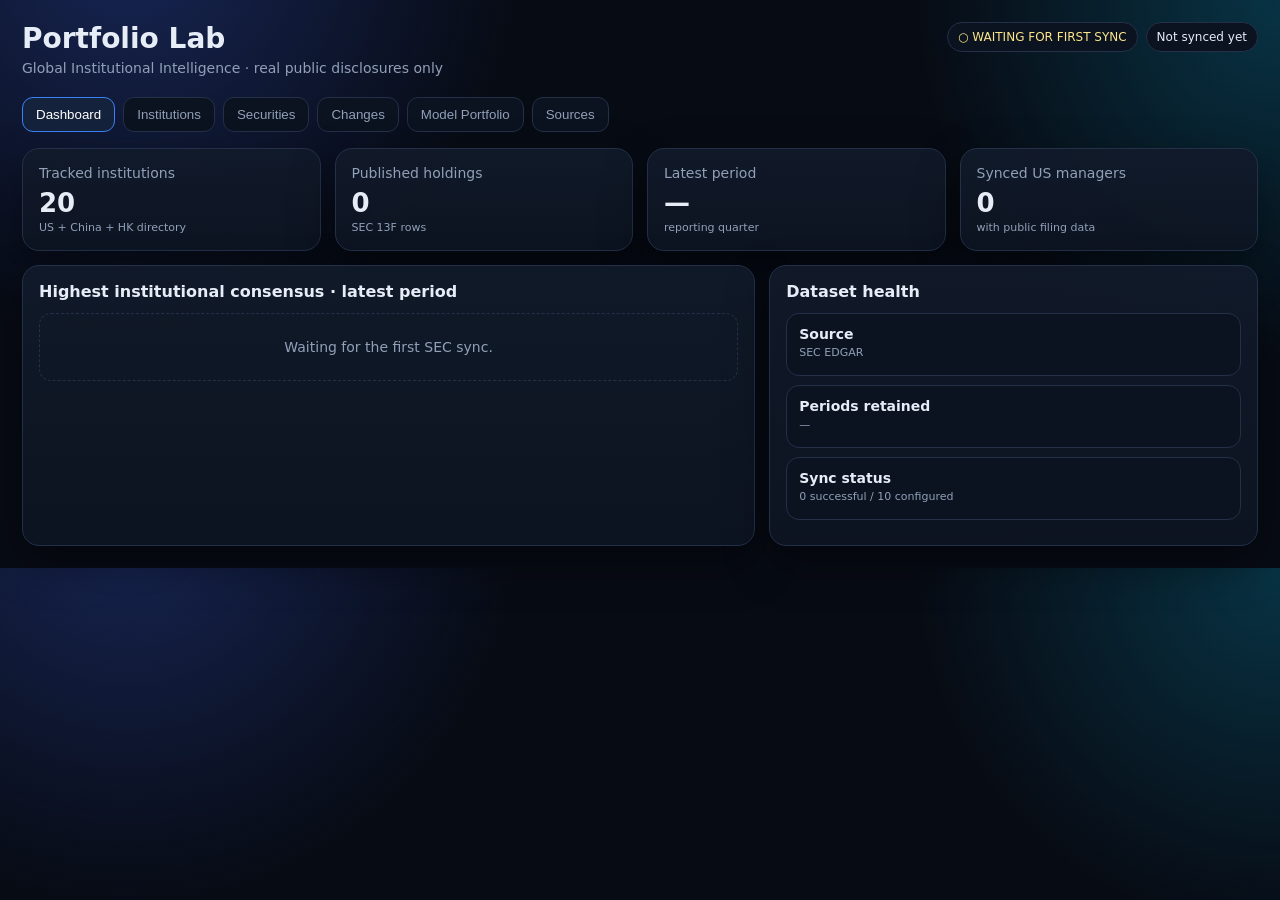
==== index.html @ 82d1b163 "feat: add live institutional dashboard" ====
<!doctype html>
<html lang="en">
<head>
<meta charset="utf-8"><meta name="viewport" content="width=device-width,initial-scale=1">
<title>Portfolio Lab · Institutional Intelligence</title>
<style>
:root{--bg:#070b14;--p:#101826;--p2:#0b1220;--line:#233047;--txt:#e6edf7;--mut:#91a0b8;--blue:#60a5fa;--cyan:#22d3ee;--green:#34d399;--amber:#fbbf24;--red:#fb7185}
*{box-sizing:border-box}body{margin:0;background:radial-gradient(circle at 10% -10%,#172554,transparent 30%),radial-gradient(circle at 100% 0,#083344,transparent 26%),var(--bg);color:var(--txt);font:14px Inter,system-ui,Segoe UI,Arial,sans-serif}
a{color:inherit}.app{max-width:1500px;margin:auto;padding:22px}.top{display:flex;justify-content:space-between;gap:20px;align-items:flex-start;margin-bottom:16px}.brand h1{margin:0;font-size:28px}.brand p{color:var(--mut);margin:5px 0}.status{display:flex;gap:8px;flex-wrap:wrap;justify-content:flex-end}.tag{padding:7px 10px;border:1px solid var(--line);background:var(--p2);border-radius:999px;font-size:12px}.live{color:#a7f3d0}.warn{color:#fde68a}.tabs{display:flex;gap:8px;flex-wrap:wrap;margin:12px 0 16px}.tabs button{border:1px solid var(--line);background:var(--p2);color:var(--mut);padding:9px 13px;border-radius:11px;cursor:pointer}.tabs button.active{color:white;border-color:#3b82f6;background:#14233b}.view{display:none}.view.active{display:block}.grid{display:grid;gap:14px}.kpis{grid-template-columns:repeat(4,1fr)}.two{grid-template-columns:1.2fr .8fr}.card{border:1px solid var(--line);background:linear-gradient(180deg,#111a2aee,#0d1422ee);border-radius:17px;padding:16px;box-shadow:0 18px 45px #0006}.kpi b{font-size:26px;display:block;margin-top:7px}.mut{color:var(--mut)}h3{margin:0 0 12px;font-size:16px}table{width:100%;border-collapse:collapse;font-size:13px}th,td{padding:10px 8px;border-bottom:1px solid #223047;text-align:left;vertical-align:top}th{color:var(--mut);font-weight:600;position:sticky;top:0;background:#101826}.right{text-align:right}.scroll{overflow:auto;max-height:620px}.pill{display:inline-block;padding:3px 7px;border-radius:999px;border:1px solid var(--line);font-size:10px}.US{color:#93c5fd}.CN{color:#fca5a5}.HK{color:#fde68a}.btn{border:1px solid var(--line);background:#152033;color:white;border-radius:10px;padding:8px 10px;text-decoration:none;display:inline-block;cursor:pointer}.btn:hover{border-color:#3b82f6}.row{display:flex;gap:8px;align-items:center;flex-wrap:wrap}.field{display:grid;gap:5px}.field label{color:var(--mut);font-size:11px}.field input,.field select{background:#0b1220;color:white;border:1px solid var(--line);border-radius:9px;padding:9px}.toolbar{display:flex;gap:9px;flex-wrap:wrap;margin-bottom:10px}.toolbar .field{min-width:150px}.bar{height:7px;border-radius:99px;background:#172033;overflow:hidden}.bar i{display:block;height:100%;background:linear-gradient(90deg,var(--blue),var(--cyan))}.manager{border:1px solid var(--line);background:#0b1220;border-radius:13px;padding:12px;margin-bottom:9px}.manager h4{margin:0}.manager p{margin:4px 0;color:var(--mut);font-size:11px}.note{padding:12px;border:1px solid #1e3a5f;background:#111c31;border-radius:12px;color:#bfdbfe;line-height:1.5}.empty{padding:25px;text-align:center;border:1px dashed var(--line);border-radius:12px;color:var(--mut)}.small{font-size:11px}.mono{font-family:ui-monospace,SFMono-Regular,Menlo,monospace}
@media(max-width:900px){.kpis,.two{grid-template-columns:1fr 1fr}.top{display:block}.status{justify-content:flex-start;margin-top:10px}}@media(max-width:650px){.app{padding:12px}.kpis,.two{grid-template-columns:1fr}.brand h1{font-size:23px}}
</style>
</head>
<body>
<div class="app">
  <div class="top">
    <div class="brand"><h1>Portfolio Lab</h1><p>Global Institutional Intelligence · real public disclosures only</p></div>
    <div class="status"><span class="tag" id="feedTag">Loading feed…</span><span class="tag" id="updateTag">—</span></div>
  </div>

  <div class="tabs" id="tabs">
    <button class="active" data-v="dashboard">Dashboard</button>
    <button data-v="institutions">Institutions</button>
    <button data-v="securities">Securities</button>
    <button data-v="changes">Changes</button>
    <button data-v="portfolio">Model Portfolio</button>
    <button data-v="sources">Sources</button>
  </div>

  <section id="dashboard" class="view active">
    <div class="grid kpis">
      <div class="card kpi"><span class="mut">Tracked institutions</span><b id="kManagers">0</b><span class="small mut">US + China + HK directory</span></div>
      <div class="card kpi"><span class="mut">Published holdings</span><b id="kHoldings">0</b><span class="small mut">SEC 13F rows</span></div>
      <div class="card kpi"><span class="mut">Latest period</span><b id="kQuarter">—</b><span class="small mut">reporting quarter</span></div>
      <div class="card kpi"><span class="mut">Synced US managers</span><b id="kSynced">0</b><span class="small mut">with public filing data</span></div>
    </div>
    <div class="grid two" style="margin-top:14px">
      <div class="card"><h3>Highest institutional consensus · latest period</h3><div id="consensus"></div></div>
      <div class="card"><h3>Dataset health</h3><div id="health"></div></div>
    </div>
  </section>

  <section id="institutions" class="view">
    <div class="toolbar"><div class="field"><label>Market</label><select id="mkt" onchange="renderManagers()"><option value="ALL">All</option><option>US</option><option>CN</option><option>HK</option></select></div></div>
    <div class="grid two"><div class="card"><h3>Institution directory</h3><div id="managers"></div></div><div class="card"><h3>Latest filing coverage</h3><div id="coverage"></div></div></div>
  </section>

  <section id="securities" class="view">
    <div class="card"><div class="toolbar"><div class="field"><label>Search issuer / CUSIP</label><input id="search" oninput="renderSecurities()" placeholder="Apple, 037833100…"></div><div class="field"><label>Period</label><select id="period" onchange="renderAll()"></select></div></div><div class="scroll" id="securityTable"></div></div>
  </section>

  <section id="changes" class="view">
    <div class="card"><h3>Quarter-over-quarter disclosed changes</h3><div class="note" style="margin-bottom:12px">Changes compare filed share counts for the same manager + CUSIP. A 13F describes a past quarter-end; this is not a live trading feed.</div><div class="scroll" id="changesTable"></div></div>
  </section>

  <section id="portfolio" class="view">
    <div class="grid two">
      <div class="card"><h3>Explainable model</h3><div class="toolbar"><div class="field"><label>Capital</label><input id="capital" type="number" value="10000" min="100"></div><div class="field"><label>Max positions</label><input id="maxPos" type="number" value="12" min="1" max="50"></div><div class="field"><label>Max position %</label><input id="maxWeight" type="number" value="12" min="1" max="100"></div></div><button class="btn" onclick="buildPortfolio()">Build from latest consensus</button><div class="note" style="margin-top:12px">This is a rules-based model for analysis, not a recommendation. It ranks disclosed institutional overlap and caps concentration.</div></div>
      <div class="card"><h3>Allocation</h3><div id="portfolioOut" class="empty">Build a model to see allocations.</div></div>
    </div>
  </section>

  <section id="sources" class="view">
    <div class="grid two"><div class="card"><h3>Data provenance</h3><div class="note"><b>United States:</b> SEC EDGAR submissions + filing archive, Form 13F information-table XML.<br><br><b>China / Hong Kong:</b> the directory contains real institutional source links, but automated holdings ingestion is intentionally not enabled until each collector is validated. No synthetic holdings are substituted.<br><br><b>Important:</b> 13F values are normalized from reported thousands of USD to USD. SEC 13F identifies securities by CUSIP, so CUSIP remains the authoritative key until a ticker-enrichment layer is added.</div></div><div class="card"><h3>Repository automation</h3><div id="automation"></div></div></div>
  </section>
</div>
<script>
let managers=[],data={meta:{},filings:[],holdings:[]}, periods=[];
const $=id=>document.getElementById(id), esc=s=>String(s??'').replace(/[&<>"']/g,m=>({'&':'&amp;','<':'&lt;','>':'&gt;','"':'&quot;',"'":'&#039;'}[m]));
const money=v=>new Intl.NumberFormat('en-US',{style:'currency',currency:'USD',notation:'compact',maximumFractionDigits:1}).format(v||0);
const pct=v=>(100*v).toFixed(1)+'%';
function q(){return $('period').value||periods.at(-1)||''}
function rows(period=q()){return data.holdings.filter(h=>h.quarter===period)}
function key(h){return h.cusip||h.ticker||h.issuer}
function display(h){return h.ticker||h.cusip||'—'}
function setView(v){document.querySelectorAll('.view').forEach(x=>x.classList.toggle('active',x.id===v));document.querySelectorAll('[data-v]').forEach(x=>x.classList.toggle('active',x.dataset.v===v))}
document.querySelectorAll('[data-v]').forEach(b=>b.onclick=()=>setView(b.dataset.v));

async function load(){
  try{
    const [m,d]=await Promise.all([fetch('managers.json?'+Date.now(),{cache:'no-store'}),fetch('data/latest.json?'+Date.now(),{cache:'no-store'})]);
    if(!m.ok||!d.ok) throw new Error('HTTP '+m.status+'/'+d.status);
    managers=(await m.json()).managers||[]; data=await d.json();
    periods=[...new Set(data.holdings.map(h=>h.quarter).filter(Boolean))].sort();
    $('period').innerHTML=periods.length?periods.map(x=>'<option>'+esc(x)+'</option>').join(''):'<option>—</option>';
    if(periods.length)$('period').value=periods.at(-1);
    $('feedTag').textContent=data.holdings.length?'● LIVE SEC DATA':'○ WAITING FOR FIRST SYNC';
    $('feedTag').className='tag '+(data.holdings.length?'live':'warn');
    $('updateTag').textContent=data.meta.generatedAt?'Updated '+new Date(data.meta.generatedAt).toLocaleString():'Not synced yet';
    renderAll();
  }catch(e){$('feedTag').textContent='Feed error: '+e.message;$('feedTag').className='tag warn'}
}
function renderAll(){renderDashboard();renderManagers();renderSecurities();renderChanges();renderSources()}
function latestManagerRows(mid,period=q()){return rows(period).filter(h=>h.managerId===mid)}
function agg(period=q()){
  const r=rows(period), usManagers=managers.filter(m=>m.market==='US'&&m.auto_sync);
  const map=new Map();
  for(const h of r){const k=key(h);if(!map.has(k))map.set(k,{id:k,issuer:h.issuer,cusip:h.cusip,ticker:h.ticker||'',holders:new Set(),value:0,rows:[]});const x=map.get(k);x.holders.add(h.managerId);x.value+=+h.value||0;x.rows.push(h)}
  return [...map.values()].map(x=>({...x,holderCount:x.holders.size,consensus:usManagers.length?x.holders.size/usManagers.length:0})).sort((a,b)=>b.holderCount-a.holderCount||b.value-a.value)
}
function renderDashboard(){
  $('kManagers').textContent=managers.length;$('kHoldings').textContent=(data.meta.holdingCount??data.holdings.length).toLocaleString();$('kQuarter').textContent=periods.at(-1)||'—';$('kSynced').textContent=data.meta.managerCount||0;
  const a=agg().slice(0,12);
  $('consensus').innerHTML=a.length?'<table><thead><tr><th>Security</th><th>Issuer</th><th>Managers</th><th>Consensus</th></tr></thead><tbody>'+a.map(x=>'<tr><td class="mono"><b>'+esc(x.ticker||x.cusip)+'</b></td><td>'+esc(x.issuer)+'</td><td>'+x.holderCount+'</td><td><div class="bar"><i style="width:'+Math.min(100,x.consensus*100)+'%"></i></div><span class="small">'+pct(x.consensus)+'</span></td></tr>').join('')+'</tbody></table>':'<div class="empty">Waiting for the first SEC sync.</div>';
  const errs=data.meta.errors||[];
  $('health').innerHTML='<div class="manager"><h4>Source</h4><p>'+esc(data.meta.source||'SEC EDGAR')+'</p></div><div class="manager"><h4>Periods retained</h4><p>'+esc((data.meta.periods||[]).join(' · ')||'—')+'</p></div><div class="manager"><h4>Sync status</h4><p>'+esc((data.meta.successfulManagers||0)+' successful / '+(data.meta.configuredManagers||10)+' configured')+'</p></div>'+(errs.length?'<div class="manager"><h4>Warnings</h4><p>'+errs.map(e=>esc(e.name+': '+e.error)).join('<br>')+'</p></div>':'');
}
function renderManagers(){
 const f=$('mkt')?.value||'ALL', ms=managers.filter(m=>f==='ALL'||m.market===f);
 $('managers').innerHTML=ms.map(m=>'<div class="manager"><div class="row" style="justify-content:space-between"><div><h4>'+esc(m.name)+'</h4><p><span class="pill '+m.market+'">'+m.market+'</span> '+esc(m.source||'')+(m.cik?' · CIK '+esc(m.cik):'')+'</p></div><a class="btn" target="_blank" rel="noopener" href="'+esc(m.official_url)+'">Official</a></div>'+(m.disclosure_url?'<p><a target="_blank" rel="noopener" href="'+esc(m.disclosure_url)+'">Disclosure source ↗</a></p>':'')+'</div>').join('')||'<div class="empty">No institutions.</div>';
 const us=managers.filter(m=>m.market==='US'&&m.auto_sync);
 $('coverage').innerHTML=us.map(m=>{const rr=latestManagerRows(m.id);const total=rr.reduce((s,h)=>s+(+h.value||0),0);return '<div class="manager"><h4>'+esc(m.name)+'</h4><p>'+rr.length+' holdings · '+money(total)+' disclosed value · '+esc(q())+'</p></div>'}).join('');
}
function renderSecurities(){
 const term=($('search')?.value||'').toLowerCase();let a=agg().filter(x=>!term||x.issuer.toLowerCase().includes(term)||(x.cusip||'').toLowerCase().includes(term)||(x.ticker||'').toLowerCase().includes(term));
 $('securityTable').innerHTML=a.length?'<table><thead><tr><th>Identifier</th><th>Issuer</th><th>Institutions</th><th>Combined disclosed value</th><th>Managers</th></tr></thead><tbody>'+a.map(x=>'<tr><td class="mono"><b>'+esc(x.ticker||x.cusip)+'</b></td><td>'+esc(x.issuer)+'</td><td>'+x.holderCount+'</td><td>'+money(x.value)+'</td><td class="small">'+[...x.holders].map(id=>esc(managers.find(m=>m.id===id)?.name||id)).join('<br>')+'</td></tr>').join('')+'</tbody></table>':'<div class="empty">No securities for this filter.</div>';
}
function prevPeriod(){const i=periods.indexOf(q());return i>0?periods[i-1]:null}
function renderChanges(){
 const p=prevPeriod();if(!p){$('changesTable').innerHTML='<div class="empty">At least two periods are needed.</div>';return}
 const prev=new Map(data.holdings.filter(h=>h.quarter===p).map(h=>[h.managerId+'|'+key(h),h]));
 const cur=new Map(rows().map(h=>[h.managerId+'|'+key(h),h]));const ks=new Set([...prev.keys(),...cur.keys()]),out=[];
 for(const k of ks){const a=prev.get(k),b=cur.get(k),m=b||a;if(!a&&b)out.push({...m,type:'NEW',chg:null});else if(a&&!b)out.push({...m,type:'SOLD',chg:-1});else{const ch=a.shares?(b.shares-a.shares)/Math.abs(a.shares):0;if(Math.abs(ch)>=.03)out.push({...m,type:ch>0?'INCREASE':'REDUCE',chg:ch})}}
 out.sort((a,b)=>Math.abs(b.chg??1)-Math.abs(a.chg??1));
 $('changesTable').innerHTML=out.length?'<table><thead><tr><th>Manager</th><th>Security</th><th>Issuer</th><th>Change</th><th>Filing date</th></tr></thead><tbody>'+out.map(x=>'<tr><td>'+esc(managers.find(m=>m.id===x.managerId)?.name||x.managerId)+'</td><td class="mono">'+esc(display(x))+'</td><td>'+esc(x.issuer)+'</td><td><span class="pill">'+x.type+(x.chg!==null&&x.chg!==undefined?' '+pct(x.chg):'')+'</span></td><td>'+esc(x.filingDate||'')+'</td></tr>').join('')+'</tbody></table>':'<div class="empty">No ≥3% share-count changes detected.</div>';
}
function buildPortfolio(){
 const cap=+$('capital').value||10000,n=Math.max(1,+$('maxPos').value||12),mx=Math.max(.01,(+$('maxWeight').value||12)/100);let a=agg().filter(x=>x.holderCount>0).slice(0,n);if(!a.length){$('portfolioOut').innerHTML='<div class="empty">No live holdings yet.</div>';return}
 const scores=a.map(x=>Math.max(1,x.holderCount*10+Math.log10(Math.max(10,x.value)))),sum=scores.reduce((s,x)=>s+x,0);let w=scores.map(x=>x/sum);for(let pass=0;pass<10;pass++){let excess=0,free=0;w=w.map(x=>{if(x>mx){excess+=x-mx;return mx}free+=x;return x});if(excess<1e-9)break;if(free<=0)break;w=w.map(x=>x<mx?x+excess*(x/free):x)}const norm=w.reduce((s,x)=>s+x,0);w=w.map(x=>x/norm);
 $('portfolioOut').innerHTML='<table><thead><tr><th>Security</th><th>Institutions</th><th>Weight</th><th class="right">Amount</th></tr></thead><tbody>'+a.map((x,i)=>'<tr><td><b class="mono">'+esc(x.ticker||x.cusip)+'</b><div class="small mut">'+esc(x.issuer)+'</div></td><td>'+x.holderCount+'</td><td>'+pct(w[i])+'</td><td class="right">€'+(cap*w[i]).toFixed(0)+'</td></tr>').join('')+'</tbody></table>';
}
function renderSources(){
 $('automation').innerHTML='<div class="manager"><h4>Automatic SEC refresh</h4><p>GitHub Actions · twice daily (05:17 and 17:17 UTC) + manual workflow dispatch.</p></div><div class="manager"><h4>Published feed</h4><p><a target="_blank" href="data/latest.json">data/latest.json ↗</a></p></div><div class="manager"><h4>Repository</h4><p><a target="_blank" href="https://github.com/markosdg2000-design/portfolio-lab">markosdg2000-design/portfolio-lab ↗</a></p></div>';
}
load();
</script>
</body></html>
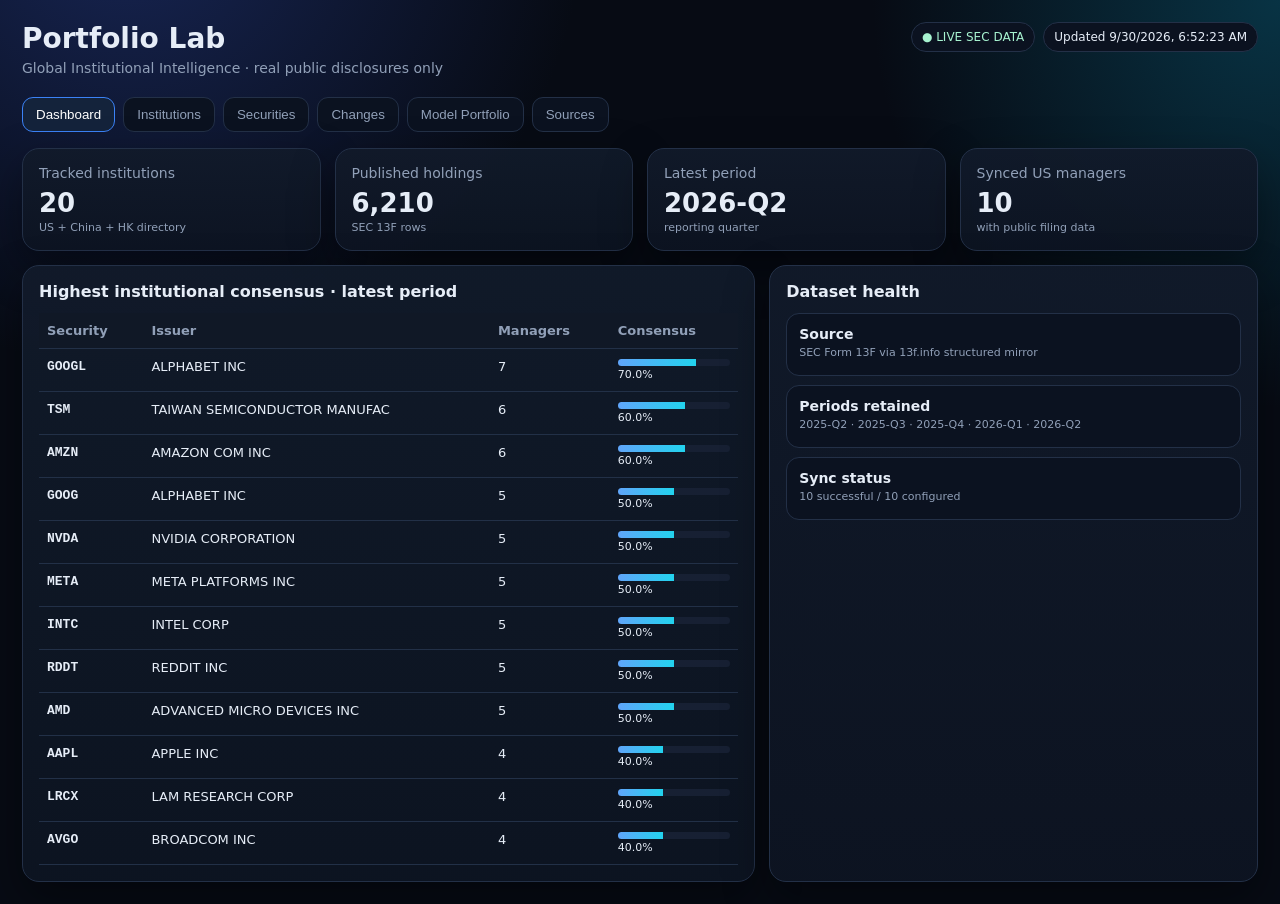
==== commit 00c9fcf4: "fix: show actual synchronized manager count" ====
--- a/index.html
+++ b/index.html
@@ -102,7 +102,7 @@
   const a=agg().slice(0,12);
   $('consensus').innerHTML=a.length?'<table><thead><tr><th>Security</th><th>Issuer</th><th>Managers</th><th>Consensus</th></tr></thead><tbody>'+a.map(x=>'<tr><td class="mono"><b>'+esc(x.ticker||x.cusip)+'</b></td><td>'+esc(x.issuer)+'</td><td>'+x.holderCount+'</td><td><div class="bar"><i style="width:'+Math.min(100,x.consensus*100)+'%"></i></div><span class="small">'+pct(x.consensus)+'</span></td></tr>').join('')+'</tbody></table>':'<div class="empty">Waiting for the first SEC sync.</div>';
   const errs=data.meta.errors||[];
-  $('health').innerHTML='<div class="manager"><h4>Source</h4><p>'+esc(data.meta.source||'SEC EDGAR')+'</p></div><div class="manager"><h4>Periods retained</h4><p>'+esc((data.meta.periods||[]).join(' · ')||'—')+'</p></div><div class="manager"><h4>Sync status</h4><p>'+esc((data.meta.successfulManagers||0)+' successful / '+(data.meta.configuredManagers||10)+' configured')+'</p></div>'+(errs.length?'<div class="manager"><h4>Warnings</h4><p>'+errs.map(e=>esc(e.name+': '+e.error)).join('<br>')+'</p></div>':'');
+  $('health').innerHTML='<div class="manager"><h4>Source</h4><p>'+esc(data.meta.source||'SEC EDGAR')+'</p></div><div class="manager"><h4>Periods retained</h4><p>'+esc((data.meta.periods||[]).join(' · ')||'—')+'</p></div><div class="manager"><h4>Sync status</h4><p>'+esc((data.meta.successfulManagers??data.meta.managerCount??0)+' successful / '+(data.meta.configuredManagers||10)+' configured')+'</p></div>'+(errs.length?'<div class="manager"><h4>Warnings</h4><p>'+errs.map(e=>esc(e.name+': '+e.error)).join('<br>')+'</p></div>':'');
 }
 function renderManagers(){
  const f=$('mkt')?.value||'ALL', ms=managers.filter(m=>f==='ALL'||m.market===f);
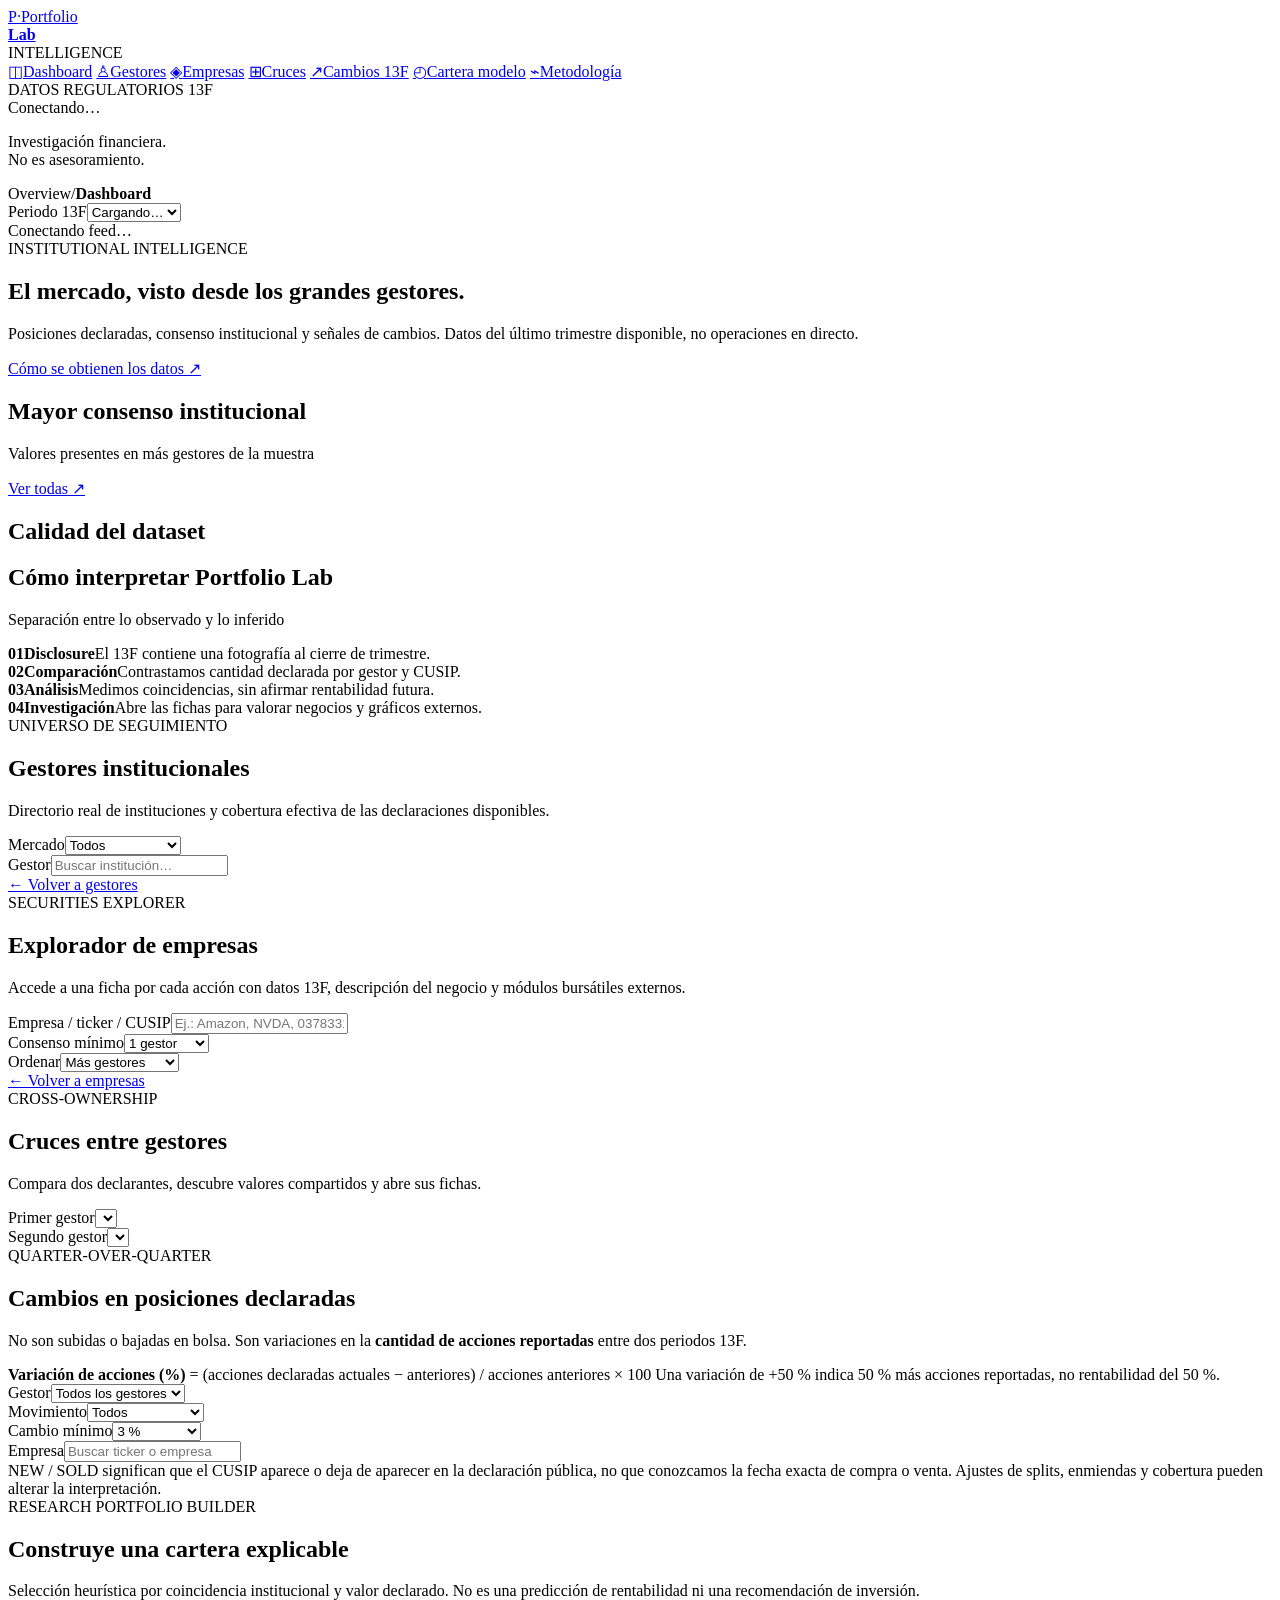
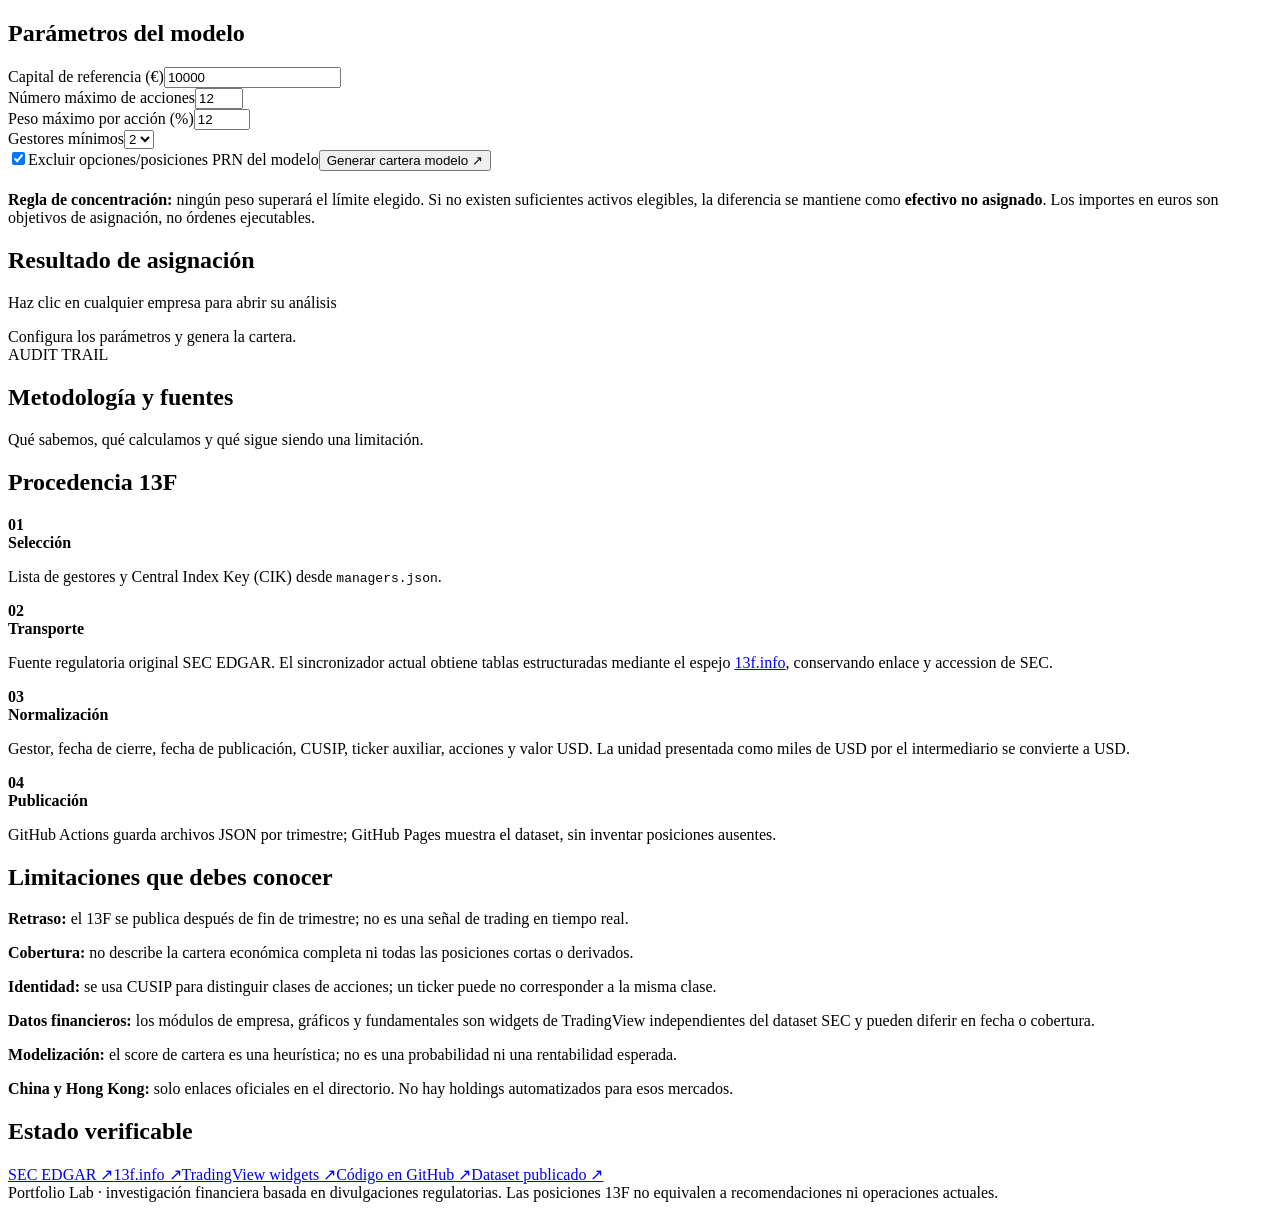
==== commit c67e15ef: "feat(ui): rebuild Portfolio Lab navigation and research screens" ====
--- a/index.html
+++ b/index.html
@@ -1,136 +1,84 @@
 <!doctype html>
-<html lang="en">
+<html lang="es">
 <head>
 <meta charset="utf-8"><meta name="viewport" content="width=device-width,initial-scale=1">
-<title>Portfolio Lab · Institutional Intelligence</title>
-<style>
-:root{--bg:#070b14;--p:#101826;--p2:#0b1220;--line:#233047;--txt:#e6edf7;--mut:#91a0b8;--blue:#60a5fa;--cyan:#22d3ee;--green:#34d399;--amber:#fbbf24;--red:#fb7185}
-*{box-sizing:border-box}body{margin:0;background:radial-gradient(circle at 10% -10%,#172554,transparent 30%),radial-gradient(circle at 100% 0,#083344,transparent 26%),var(--bg);color:var(--txt);font:14px Inter,system-ui,Segoe UI,Arial,sans-serif}
-a{color:inherit}.app{max-width:1500px;margin:auto;padding:22px}.top{display:flex;justify-content:space-between;gap:20px;align-items:flex-start;margin-bottom:16px}.brand h1{margin:0;font-size:28px}.brand p{color:var(--mut);margin:5px 0}.status{display:flex;gap:8px;flex-wrap:wrap;justify-content:flex-end}.tag{padding:7px 10px;border:1px solid var(--line);background:var(--p2);border-radius:999px;font-size:12px}.live{color:#a7f3d0}.warn{color:#fde68a}.tabs{display:flex;gap:8px;flex-wrap:wrap;margin:12px 0 16px}.tabs button{border:1px solid var(--line);background:var(--p2);color:var(--mut);padding:9px 13px;border-radius:11px;cursor:pointer}.tabs button.active{color:white;border-color:#3b82f6;background:#14233b}.view{display:none}.view.active{display:block}.grid{display:grid;gap:14px}.kpis{grid-template-columns:repeat(4,1fr)}.two{grid-template-columns:1.2fr .8fr}.card{border:1px solid var(--line);background:linear-gradient(180deg,#111a2aee,#0d1422ee);border-radius:17px;padding:16px;box-shadow:0 18px 45px #0006}.kpi b{font-size:26px;display:block;margin-top:7px}.mut{color:var(--mut)}h3{margin:0 0 12px;font-size:16px}table{width:100%;border-collapse:collapse;font-size:13px}th,td{padding:10px 8px;border-bottom:1px solid #223047;text-align:left;vertical-align:top}th{color:var(--mut);font-weight:600;position:sticky;top:0;background:#101826}.right{text-align:right}.scroll{overflow:auto;max-height:620px}.pill{display:inline-block;padding:3px 7px;border-radius:999px;border:1px solid var(--line);font-size:10px}.US{color:#93c5fd}.CN{color:#fca5a5}.HK{color:#fde68a}.btn{border:1px solid var(--line);background:#152033;color:white;border-radius:10px;padding:8px 10px;text-decoration:none;display:inline-block;cursor:pointer}.btn:hover{border-color:#3b82f6}.row{display:flex;gap:8px;align-items:center;flex-wrap:wrap}.field{display:grid;gap:5px}.field label{color:var(--mut);font-size:11px}.field input,.field select{background:#0b1220;color:white;border:1px solid var(--line);border-radius:9px;padding:9px}.toolbar{display:flex;gap:9px;flex-wrap:wrap;margin-bottom:10px}.toolbar .field{min-width:150px}.bar{height:7px;border-radius:99px;background:#172033;overflow:hidden}.bar i{display:block;height:100%;background:linear-gradient(90deg,var(--blue),var(--cyan))}.manager{border:1px solid var(--line);background:#0b1220;border-radius:13px;padding:12px;margin-bottom:9px}.manager h4{margin:0}.manager p{margin:4px 0;color:var(--mut);font-size:11px}.note{padding:12px;border:1px solid #1e3a5f;background:#111c31;border-radius:12px;color:#bfdbfe;line-height:1.5}.empty{padding:25px;text-align:center;border:1px dashed var(--line);border-radius:12px;color:var(--mut)}.small{font-size:11px}.mono{font-family:ui-monospace,SFMono-Regular,Menlo,monospace}
-@media(max-width:900px){.kpis,.two{grid-template-columns:1fr 1fr}.top{display:block}.status{justify-content:flex-start;margin-top:10px}}@media(max-width:650px){.app{padding:12px}.kpis,.two{grid-template-columns:1fr}.brand h1{font-size:23px}}
-</style>
+<meta name="description" content="Portfolio Lab: análisis de posiciones institucionales 13F, consenso, cambios trimestrales, empresas y carteras modelo.">
+<meta name="theme-color" content="#0a1220">
+<title>Portfolio Lab | Institutional research</title>
+<link rel="stylesheet" href="styles.css?v=5">
+<script defer src="app.js?v=5"></script>
 </head>
 <body>
-<div class="app">
-  <div class="top">
-    <div class="brand"><h1>Portfolio Lab</h1><p>Global Institutional Intelligence · real public disclosures only</p></div>
-    <div class="status"><span class="tag" id="feedTag">Loading feed…</span><span class="tag" id="updateTag">—</span></div>
+<div class="app-shell">
+  <aside class="sidebar" aria-label="Navegación principal">
+    <a class="logo" href="#dashboard" aria-label="Portfolio Lab, inicio"><span class="logo-mark">P<span>·</span></span><span>Portfolio<br><b>Lab</b></span></a>
+    <div class="sidebar-label">INTELLIGENCE</div>
+    <nav id="navigation">
+      <a href="#dashboard" data-route="dashboard"><span class="nav-ico">◫</span>Dashboard</a>
+      <a href="#institutions" data-route="institutions"><span class="nav-ico">♙</span>Gestores</a>
+      <a href="#securities" data-route="securities"><span class="nav-ico">◈</span>Empresas</a>
+      <a href="#overlap" data-route="overlap"><span class="nav-ico">⊞</span>Cruces</a>
+      <a href="#changes" data-route="changes"><span class="nav-ico">↗</span>Cambios 13F</a>
+      <a href="#portfolio" data-route="portfolio"><span class="nav-ico">◴</span>Cartera modelo</a>
+      <a href="#sources" data-route="sources"><span class="nav-ico">⌁</span>Metodología</a>
+    </nav>
+    <div class="side-footer"><span class="status-dot"></span>DATOS REGULATORIOS 13F<div class="subtle" id="sideUpdate">Conectando…</div><p>Investigación financiera.<br>No es asesoramiento.</p></div>
+  </aside>
+  <div class="main-area">
+    <header class="topbar">
+      <div class="crumb"><span id="crumb">Overview</span><span class="slash">/</span><strong id="topTitle">Dashboard</strong></div>
+      <div class="top-controls"><div class="top-period"><label for="period">Periodo 13F</label><select id="period"><option>Cargando…</option></select></div><span class="tag" id="feedTag">Conectando feed…</span></div>
+    </header>
+    <main class="content" id="main">
+      <section class="view" id="view-dashboard">
+        <div class="page-title"><div><div class="eyebrow">INSTITUTIONAL INTELLIGENCE</div><h1>El mercado, visto desde los grandes gestores.</h1><p>Posiciones declaradas, consenso institucional y señales de cambios. Datos del último trimestre disponible, no operaciones en directo.</p></div><a class="text-link" href="#sources">Cómo se obtienen los datos ↗</a></div>
+        <div class="kpi-grid" id="dashboardKpis"></div>
+        <div class="layout-70">
+          <div class="panel"><div class="panel-head"><div><h2>Mayor consenso institucional</h2><p>Valores presentes en más gestores de la muestra</p></div><a class="quiet-link" href="#securities">Ver todas ↗</a></div><div class="table-wrap" id="dashboardConsensus"></div></div>
+          <div class="panel"><div class="panel-head"><h2>Calidad del dataset</h2></div><div id="datasetHealth"></div></div>
+        </div>
+        <div class="panel" style="margin-top:16px"><div class="panel-head"><div><h2>Cómo interpretar Portfolio Lab</h2><p>Separación entre lo observado y lo inferido</p></div></div><div class="explain-steps"><div><b>01</b><strong>Disclosure</strong><span>El 13F contiene una fotografía al cierre de trimestre.</span></div><div><b>02</b><strong>Comparación</strong><span>Contrastamos cantidad declarada por gestor y CUSIP.</span></div><div><b>03</b><strong>Análisis</strong><span>Medimos coincidencias, sin afirmar rentabilidad futura.</span></div><div><b>04</b><strong>Investigación</strong><span>Abre las fichas para valorar negocios y gráficos externos.</span></div></div></div>
+      </section>
+      <section class="view" id="view-institutions">
+        <div class="page-title"><div><div class="eyebrow">UNIVERSO DE SEGUIMIENTO</div><h1>Gestores institucionales</h1><p>Directorio real de instituciones y cobertura efectiva de las declaraciones disponibles.</p></div></div>
+        <div class="panel"><div class="toolbar"><div class="field"><label for="institutionMarket">Mercado</label><select id="institutionMarket"><option value="ALL">Todos</option><option value="US">Estados Unidos</option><option value="CN">China</option><option value="HK">Hong Kong</option></select></div><div class="field grow"><label for="institutionSearch">Gestor</label><input id="institutionSearch" placeholder="Buscar institución…"></div></div><div class="manager-grid" id="managerGrid"></div></div>
+      </section>
+      <section class="view" id="view-manager">
+        <div class="backline"><a href="#institutions">← Volver a gestores</a></div><div id="managerDetail"></div>
+      </section>
+      <section class="view" id="view-securities">
+        <div class="page-title"><div><div class="eyebrow">SECURITIES EXPLORER</div><h1>Explorador de empresas</h1><p>Accede a una ficha por cada acción con datos 13F, descripción del negocio y módulos bursátiles externos.</p></div></div>
+        <div class="panel"><div class="toolbar"><div class="field grow"><label for="securitySearch">Empresa / ticker / CUSIP</label><input id="securitySearch" placeholder="Ej.: Amazon, NVDA, 037833100"></div><div class="field"><label for="securityMinManagers">Consenso mínimo</label><select id="securityMinManagers"><option value="1">1 gestor</option><option value="2">2 gestores</option><option value="3">3 gestores</option><option value="5">5 gestores</option></select></div><div class="field"><label for="securitySort">Ordenar</label><select id="securitySort"><option value="consensus">Más gestores</option><option value="value">Mayor valor 13F</option><option value="name">Nombre A–Z</option></select></div></div><div class="list-stat" id="securityCount"></div><div class="table-wrap" id="securitiesTable"></div></div>
+      </section>
+      <section class="view" id="view-company">
+        <div class="backline"><a href="#securities">← Volver a empresas</a></div><div id="companyDetail"></div>
+      </section>
+      <section class="view" id="view-overlap">
+        <div class="page-title"><div><div class="eyebrow">CROSS-OWNERSHIP</div><h1>Cruces entre gestores</h1><p>Compara dos declarantes, descubre valores compartidos y abre sus fichas.</p></div></div>
+        <div class="panel"><div class="toolbar"><div class="field grow"><label for="overlapA">Primer gestor</label><select id="overlapA"></select></div><div class="field grow"><label for="overlapB">Segundo gestor</label><select id="overlapB"></select></div></div><div id="overlapBody"></div></div>
+      </section>
+      <section class="view" id="view-changes">
+        <div class="page-title"><div><div class="eyebrow">QUARTER-OVER-QUARTER</div><h1>Cambios en posiciones declaradas</h1><p>No son subidas o bajadas en bolsa. Son variaciones en la <strong>cantidad de acciones reportadas</strong> entre dos periodos 13F.</p></div></div>
+        <div class="formula-line"><b>Variación de acciones (%)</b> = (acciones declaradas actuales − anteriores) / acciones anteriores × 100 <span>Una variación de +50 % indica 50 % más acciones reportadas, no rentabilidad del 50 %.</span></div>
+        <div class="panel"><div class="toolbar"><div class="field"><label for="changeManager">Gestor</label><select id="changeManager"><option value="ALL">Todos los gestores</option></select></div><div class="field"><label for="changeType">Movimiento</label><select id="changeType"><option value="ALL">Todos</option><option value="NEW">Nueva</option><option value="SOLD">Ya no reportada</option><option value="INCREASE">Aumento</option><option value="REDUCE">Reducción</option></select></div><div class="field"><label for="changeThreshold">Cambio mínimo</label><select id="changeThreshold"><option value="0">Sin mínimo</option><option value="3" selected>3 %</option><option value="10">10 %</option><option value="25">25 %</option><option value="50">50 %</option></select></div><div class="field grow"><label for="changeSearch">Empresa</label><input id="changeSearch" placeholder="Buscar ticker o empresa"></div></div><div class="list-stat" id="changeCount"></div><div class="table-wrap" id="changesTable"></div><div class="footnote">NEW / SOLD significan que el CUSIP aparece o deja de aparecer en la declaración pública, no que conozcamos la fecha exacta de compra o venta. Ajustes de splits, enmiendas y cobertura pueden alterar la interpretación.</div></div>
+      </section>
+      <section class="view" id="view-portfolio">
+        <div class="page-title"><div><div class="eyebrow">RESEARCH PORTFOLIO BUILDER</div><h1>Construye una cartera explicable</h1><p>Selección heurística por coincidencia institucional y valor declarado. No es una predicción de rentabilidad ni una recomendación de inversión.</p></div></div>
+        <div class="layout-50">
+          <div class="panel"><div class="panel-head"><h2>Parámetros del modelo</h2></div><div class="form-grid"><div class="field"><label for="portfolioCapital">Capital de referencia (€)</label><input id="portfolioCapital" type="number" value="10000" min="0" step="100"></div><div class="field"><label for="portfolioCount">Número máximo de acciones</label><input id="portfolioCount" type="number" value="12" min="1" max="50"></div><div class="field"><label for="portfolioCap">Peso máximo por acción (%)</label><input id="portfolioCap" type="number" value="12" min="1" max="100" step="1"></div><div class="field"><label for="portfolioMin">Gestores mínimos</label><select id="portfolioMin"><option value="1">1</option><option value="2" selected>2</option><option value="3">3</option><option value="5">5</option></select></div></div><label class="checkline"><input type="checkbox" id="portfolioWatchOnly" checked>Excluir opciones/posiciones PRN del modelo</label><button class="primary-btn" id="buildPortfolio">Generar cartera modelo ↗</button><div class="note" style="margin-top:20px"><b>Regla de concentración:</b> ningún peso superará el límite elegido. Si no existen suficientes activos elegibles, la diferencia se mantiene como <b>efectivo no asignado</b>. Los importes en euros son objetivos de asignación, no órdenes ejecutables.</div></div>
+          <div class="panel"><div class="panel-head"><div><h2>Resultado de asignación</h2><p>Haz clic en cualquier empresa para abrir su análisis</p></div></div><div id="portfolioSummary"><div class="empty">Configura los parámetros y genera la cartera.</div></div></div>
+        </div>
+        <div class="panel" id="portfolioTablePanel" style="margin-top:16px;display:none"><div class="panel-head"><h2>Detalle de posiciones propuestas</h2><button class="ghost-btn" id="portfolioExport">Exportar CSV</button></div><div class="table-wrap" id="portfolioTable"></div></div>
+      </section>
+      <section class="view" id="view-sources">
+        <div class="page-title"><div><div class="eyebrow">AUDIT TRAIL</div><h1>Metodología y fuentes</h1><p>Qué sabemos, qué calculamos y qué sigue siendo una limitación.</p></div></div>
+        <div class="layout-50"><div class="panel"><h2>Procedencia 13F</h2><div class="source-step"><b>01</b><div><strong>Selección</strong><p>Lista de gestores y Central Index Key (CIK) desde <code>managers.json</code>.</p></div></div><div class="source-step"><b>02</b><div><strong>Transporte</strong><p>Fuente regulatoria original SEC EDGAR. El sincronizador actual obtiene tablas estructuradas mediante el espejo <a target="_blank" rel="noopener" href="https://13f.info/">13f.info</a>, conservando enlace y accession de SEC.</p></div></div><div class="source-step"><b>03</b><div><strong>Normalización</strong><p>Gestor, fecha de cierre, fecha de publicación, CUSIP, ticker auxiliar, acciones y valor USD. La unidad presentada como miles de USD por el intermediario se convierte a USD.</p></div></div><div class="source-step"><b>04</b><div><strong>Publicación</strong><p>GitHub Actions guarda archivos JSON por trimestre; GitHub Pages muestra el dataset, sin inventar posiciones ausentes.</p></div></div></div>
+        <div class="panel"><h2>Limitaciones que debes conocer</h2><div class="warning-list"><p><b>Retraso:</b> el 13F se publica después de fin de trimestre; no es una señal de trading en tiempo real.</p><p><b>Cobertura:</b> no describe la cartera económica completa ni todas las posiciones cortas o derivados.</p><p><b>Identidad:</b> se usa CUSIP para distinguir clases de acciones; un ticker puede no corresponder a la misma clase.</p><p><b>Datos financieros:</b> los módulos de empresa, gráficos y fundamentales son widgets de TradingView independientes del dataset SEC y pueden diferir en fecha o cobertura.</p><p><b>Modelización:</b> el score de cartera es una heurística; no es una probabilidad ni una rentabilidad esperada.</p><p><b>China y Hong Kong:</b> solo enlaces oficiales en el directorio. No hay holdings automatizados para esos mercados.</p></div></div></div>
+        <div class="panel" style="margin-top:16px"><h2>Estado verificable</h2><div id="sourcesMeta"></div><div class="source-links"><a target="_blank" rel="noopener" href="https://www.sec.gov/edgar/search/">SEC EDGAR ↗</a><a target="_blank" rel="noopener" href="https://13f.info/">13f.info ↗</a><a target="_blank" rel="noopener" href="https://www.tradingview.com/widget-docs/">TradingView widgets ↗</a><a target="_blank" rel="noopener" href="https://github.com/markosdg2000-design/portfolio-lab">Código en GitHub ↗</a><a target="_blank" rel="noopener" href="data/latest.json">Dataset publicado ↗</a></div></div>
+      </section>
+    </main>
+    <footer class="app-footer">Portfolio Lab · investigación financiera basada en divulgaciones regulatorias. <span>Las posiciones 13F no equivalen a recomendaciones ni operaciones actuales.</span></footer>
   </div>
-
-  <div class="tabs" id="tabs">
-    <button class="active" data-v="dashboard">Dashboard</button>
-    <button data-v="institutions">Institutions</button>
-    <button data-v="securities">Securities</button>
-    <button data-v="changes">Changes</button>
-    <button data-v="portfolio">Model Portfolio</button>
-    <button data-v="sources">Sources</button>
-  </div>
-
-  <section id="dashboard" class="view active">
-    <div class="grid kpis">
-      <div class="card kpi"><span class="mut">Tracked institutions</span><b id="kManagers">0</b><span class="small mut">US + China + HK directory</span></div>
-      <div class="card kpi"><span class="mut">Published holdings</span><b id="kHoldings">0</b><span class="small mut">SEC 13F rows</span></div>
-      <div class="card kpi"><span class="mut">Latest period</span><b id="kQuarter">—</b><span class="small mut">reporting quarter</span></div>
-      <div class="card kpi"><span class="mut">Synced US managers</span><b id="kSynced">0</b><span class="small mut">with public filing data</span></div>
-    </div>
-    <div class="grid two" style="margin-top:14px">
-      <div class="card"><h3>Highest institutional consensus · latest period</h3><div id="consensus"></div></div>
-      <div class="card"><h3>Dataset health</h3><div id="health"></div></div>
-    </div>
-  </section>
-
-  <section id="institutions" class="view">
-    <div class="toolbar"><div class="field"><label>Market</label><select id="mkt" onchange="renderManagers()"><option value="ALL">All</option><option>US</option><option>CN</option><option>HK</option></select></div></div>
-    <div class="grid two"><div class="card"><h3>Institution directory</h3><div id="managers"></div></div><div class="card"><h3>Latest filing coverage</h3><div id="coverage"></div></div></div>
-  </section>
-
-  <section id="securities" class="view">
-    <div class="card"><div class="toolbar"><div class="field"><label>Search issuer / CUSIP</label><input id="search" oninput="renderSecurities()" placeholder="Apple, 037833100…"></div><div class="field"><label>Period</label><select id="period" onchange="renderAll()"></select></div></div><div class="scroll" id="securityTable"></div></div>
-  </section>
-
-  <section id="changes" class="view">
-    <div class="card"><h3>Quarter-over-quarter disclosed changes</h3><div class="note" style="margin-bottom:12px">Changes compare filed share counts for the same manager + CUSIP. A 13F describes a past quarter-end; this is not a live trading feed.</div><div class="scroll" id="changesTable"></div></div>
-  </section>
-
-  <section id="portfolio" class="view">
-    <div class="grid two">
-      <div class="card"><h3>Explainable model</h3><div class="toolbar"><div class="field"><label>Capital</label><input id="capital" type="number" value="10000" min="100"></div><div class="field"><label>Max positions</label><input id="maxPos" type="number" value="12" min="1" max="50"></div><div class="field"><label>Max position %</label><input id="maxWeight" type="number" value="12" min="1" max="100"></div></div><button class="btn" onclick="buildPortfolio()">Build from latest consensus</button><div class="note" style="margin-top:12px">This is a rules-based model for analysis, not a recommendation. It ranks disclosed institutional overlap and caps concentration.</div></div>
-      <div class="card"><h3>Allocation</h3><div id="portfolioOut" class="empty">Build a model to see allocations.</div></div>
-    </div>
-  </section>
-
-  <section id="sources" class="view">
-    <div class="grid two"><div class="card"><h3>Data provenance</h3><div class="note"><b>United States:</b> SEC EDGAR submissions + filing archive, Form 13F information-table XML.<br><br><b>China / Hong Kong:</b> the directory contains real institutional source links, but automated holdings ingestion is intentionally not enabled until each collector is validated. No synthetic holdings are substituted.<br><br><b>Important:</b> 13F values are normalized from reported thousands of USD to USD. SEC 13F identifies securities by CUSIP, so CUSIP remains the authoritative key until a ticker-enrichment layer is added.</div></div><div class="card"><h3>Repository automation</h3><div id="automation"></div></div></div>
-  </section>
 </div>
-<script>
-let managers=[],data={meta:{},filings:[],holdings:[]}, periods=[];
-const $=id=>document.getElementById(id), esc=s=>String(s??'').replace(/[&<>"']/g,m=>({'&':'&amp;','<':'&lt;','>':'&gt;','"':'&quot;',"'":'&#039;'}[m]));
-const money=v=>new Intl.NumberFormat('en-US',{style:'currency',currency:'USD',notation:'compact',maximumFractionDigits:1}).format(v||0);
-const pct=v=>(100*v).toFixed(1)+'%';
-function q(){return $('period').value||periods.at(-1)||''}
-function rows(period=q()){return data.holdings.filter(h=>h.quarter===period)}
-function key(h){return h.cusip||h.ticker||h.issuer}
-function display(h){return h.ticker||h.cusip||'—'}
-function setView(v){document.querySelectorAll('.view').forEach(x=>x.classList.toggle('active',x.id===v));document.querySelectorAll('[data-v]').forEach(x=>x.classList.toggle('active',x.dataset.v===v))}
-document.querySelectorAll('[data-v]').forEach(b=>b.onclick=()=>setView(b.dataset.v));
-
-async function load(){
-  try{
-    const [m,d]=await Promise.all([fetch('managers.json?'+Date.now(),{cache:'no-store'}),fetch('data/latest.json?'+Date.now(),{cache:'no-store'})]);
-    if(!m.ok||!d.ok) throw new Error('HTTP '+m.status+'/'+d.status);
-    managers=(await m.json()).managers||[]; data=await d.json();
-    periods=[...new Set(data.holdings.map(h=>h.quarter).filter(Boolean))].sort();
-    $('period').innerHTML=periods.length?periods.map(x=>'<option>'+esc(x)+'</option>').join(''):'<option>—</option>';
-    if(periods.length)$('period').value=periods.at(-1);
-    $('feedTag').textContent=data.holdings.length?'● LIVE SEC DATA':'○ WAITING FOR FIRST SYNC';
-    $('feedTag').className='tag '+(data.holdings.length?'live':'warn');
-    $('updateTag').textContent=data.meta.generatedAt?'Updated '+new Date(data.meta.generatedAt).toLocaleString():'Not synced yet';
-    renderAll();
-  }catch(e){$('feedTag').textContent='Feed error: '+e.message;$('feedTag').className='tag warn'}
-}
-function renderAll(){renderDashboard();renderManagers();renderSecurities();renderChanges();renderSources()}
-function latestManagerRows(mid,period=q()){return rows(period).filter(h=>h.managerId===mid)}
-function agg(period=q()){
-  const r=rows(period), usManagers=managers.filter(m=>m.market==='US'&&m.auto_sync);
-  const map=new Map();
-  for(const h of r){const k=key(h);if(!map.has(k))map.set(k,{id:k,issuer:h.issuer,cusip:h.cusip,ticker:h.ticker||'',holders:new Set(),value:0,rows:[]});const x=map.get(k);x.holders.add(h.managerId);x.value+=+h.value||0;x.rows.push(h)}
-  return [...map.values()].map(x=>({...x,holderCount:x.holders.size,consensus:usManagers.length?x.holders.size/usManagers.length:0})).sort((a,b)=>b.holderCount-a.holderCount||b.value-a.value)
-}
-function renderDashboard(){
-  $('kManagers').textContent=managers.length;$('kHoldings').textContent=(data.meta.holdingCount??data.holdings.length).toLocaleString();$('kQuarter').textContent=periods.at(-1)||'—';$('kSynced').textContent=data.meta.managerCount||0;
-  const a=agg().slice(0,12);
-  $('consensus').innerHTML=a.length?'<table><thead><tr><th>Security</th><th>Issuer</th><th>Managers</th><th>Consensus</th></tr></thead><tbody>'+a.map(x=>'<tr><td class="mono"><b>'+esc(x.ticker||x.cusip)+'</b></td><td>'+esc(x.issuer)+'</td><td>'+x.holderCount+'</td><td><div class="bar"><i style="width:'+Math.min(100,x.consensus*100)+'%"></i></div><span class="small">'+pct(x.consensus)+'</span></td></tr>').join('')+'</tbody></table>':'<div class="empty">Waiting for the first SEC sync.</div>';
-  const errs=data.meta.errors||[];
-  $('health').innerHTML='<div class="manager"><h4>Source</h4><p>'+esc(data.meta.source||'SEC EDGAR')+'</p></div><div class="manager"><h4>Periods retained</h4><p>'+esc((data.meta.periods||[]).join(' · ')||'—')+'</p></div><div class="manager"><h4>Sync status</h4><p>'+esc((data.meta.successfulManagers??data.meta.managerCount??0)+' successful / '+(data.meta.configuredManagers||10)+' configured')+'</p></div>'+(errs.length?'<div class="manager"><h4>Warnings</h4><p>'+errs.map(e=>esc(e.name+': '+e.error)).join('<br>')+'</p></div>':'');
-}
-function renderManagers(){
- const f=$('mkt')?.value||'ALL', ms=managers.filter(m=>f==='ALL'||m.market===f);
- $('managers').innerHTML=ms.map(m=>'<div class="manager"><div class="row" style="justify-content:space-between"><div><h4>'+esc(m.name)+'</h4><p><span class="pill '+m.market+'">'+m.market+'</span> '+esc(m.source||'')+(m.cik?' · CIK '+esc(m.cik):'')+'</p></div><a class="btn" target="_blank" rel="noopener" href="'+esc(m.official_url)+'">Official</a></div>'+(m.disclosure_url?'<p><a target="_blank" rel="noopener" href="'+esc(m.disclosure_url)+'">Disclosure source ↗</a></p>':'')+'</div>').join('')||'<div class="empty">No institutions.</div>';
- const us=managers.filter(m=>m.market==='US'&&m.auto_sync);
- $('coverage').innerHTML=us.map(m=>{const rr=latestManagerRows(m.id);const total=rr.reduce((s,h)=>s+(+h.value||0),0);return '<div class="manager"><h4>'+esc(m.name)+'</h4><p>'+rr.length+' holdings · '+money(total)+' disclosed value · '+esc(q())+'</p></div>'}).join('');
-}
-function renderSecurities(){
- const term=($('search')?.value||'').toLowerCase();let a=agg().filter(x=>!term||x.issuer.toLowerCase().includes(term)||(x.cusip||'').toLowerCase().includes(term)||(x.ticker||'').toLowerCase().includes(term));
- $('securityTable').innerHTML=a.length?'<table><thead><tr><th>Identifier</th><th>Issuer</th><th>Institutions</th><th>Combined disclosed value</th><th>Managers</th></tr></thead><tbody>'+a.map(x=>'<tr><td class="mono"><b>'+esc(x.ticker||x.cusip)+'</b></td><td>'+esc(x.issuer)+'</td><td>'+x.holderCount+'</td><td>'+money(x.value)+'</td><td class="small">'+[...x.holders].map(id=>esc(managers.find(m=>m.id===id)?.name||id)).join('<br>')+'</td></tr>').join('')+'</tbody></table>':'<div class="empty">No securities for this filter.</div>';
-}
-function prevPeriod(){const i=periods.indexOf(q());return i>0?periods[i-1]:null}
-function renderChanges(){
- const p=prevPeriod();if(!p){$('changesTable').innerHTML='<div class="empty">At least two periods are needed.</div>';return}
- const prev=new Map(data.holdings.filter(h=>h.quarter===p).map(h=>[h.managerId+'|'+key(h),h]));
- const cur=new Map(rows().map(h=>[h.managerId+'|'+key(h),h]));const ks=new Set([...prev.keys(),...cur.keys()]),out=[];
- for(const k of ks){const a=prev.get(k),b=cur.get(k),m=b||a;if(!a&&b)out.push({...m,type:'NEW',chg:null});else if(a&&!b)out.push({...m,type:'SOLD',chg:-1});else{const ch=a.shares?(b.shares-a.shares)/Math.abs(a.shares):0;if(Math.abs(ch)>=.03)out.push({...m,type:ch>0?'INCREASE':'REDUCE',chg:ch})}}
- out.sort((a,b)=>Math.abs(b.chg??1)-Math.abs(a.chg??1));
- $('changesTable').innerHTML=out.length?'<table><thead><tr><th>Manager</th><th>Security</th><th>Issuer</th><th>Change</th><th>Filing date</th></tr></thead><tbody>'+out.map(x=>'<tr><td>'+esc(managers.find(m=>m.id===x.managerId)?.name||x.managerId)+'</td><td class="mono">'+esc(display(x))+'</td><td>'+esc(x.issuer)+'</td><td><span class="pill">'+x.type+(x.chg!==null&&x.chg!==undefined?' '+pct(x.chg):'')+'</span></td><td>'+esc(x.filingDate||'')+'</td></tr>').join('')+'</tbody></table>':'<div class="empty">No ≥3% share-count changes detected.</div>';
-}
-function buildPortfolio(){
- const cap=+$('capital').value||10000,n=Math.max(1,+$('maxPos').value||12),mx=Math.max(.01,(+$('maxWeight').value||12)/100);let a=agg().filter(x=>x.holderCount>0).slice(0,n);if(!a.length){$('portfolioOut').innerHTML='<div class="empty">No live holdings yet.</div>';return}
- const scores=a.map(x=>Math.max(1,x.holderCount*10+Math.log10(Math.max(10,x.value)))),sum=scores.reduce((s,x)=>s+x,0);let w=scores.map(x=>x/sum);for(let pass=0;pass<10;pass++){let excess=0,free=0;w=w.map(x=>{if(x>mx){excess+=x-mx;return mx}free+=x;return x});if(excess<1e-9)break;if(free<=0)break;w=w.map(x=>x<mx?x+excess*(x/free):x)}const norm=w.reduce((s,x)=>s+x,0);w=w.map(x=>x/norm);
- $('portfolioOut').innerHTML='<table><thead><tr><th>Security</th><th>Institutions</th><th>Weight</th><th class="right">Amount</th></tr></thead><tbody>'+a.map((x,i)=>'<tr><td><b class="mono">'+esc(x.ticker||x.cusip)+'</b><div class="small mut">'+esc(x.issuer)+'</div></td><td>'+x.holderCount+'</td><td>'+pct(w[i])+'</td><td class="right">€'+(cap*w[i]).toFixed(0)+'</td></tr>').join('')+'</tbody></table>';
-}
-function renderSources(){
- $('automation').innerHTML='<div class="manager"><h4>Automatic SEC refresh</h4><p>GitHub Actions · twice daily (05:17 and 17:17 UTC) + manual workflow dispatch.</p></div><div class="manager"><h4>Published feed</h4><p><a target="_blank" href="data/latest.json">data/latest.json ↗</a></p></div><div class="manager"><h4>Repository</h4><p><a target="_blank" href="https://github.com/markosdg2000-design/portfolio-lab">markosdg2000-design/portfolio-lab ↗</a></p></div>';
-}
-load();
-</script>
-</body></html>+</body>
+</html>
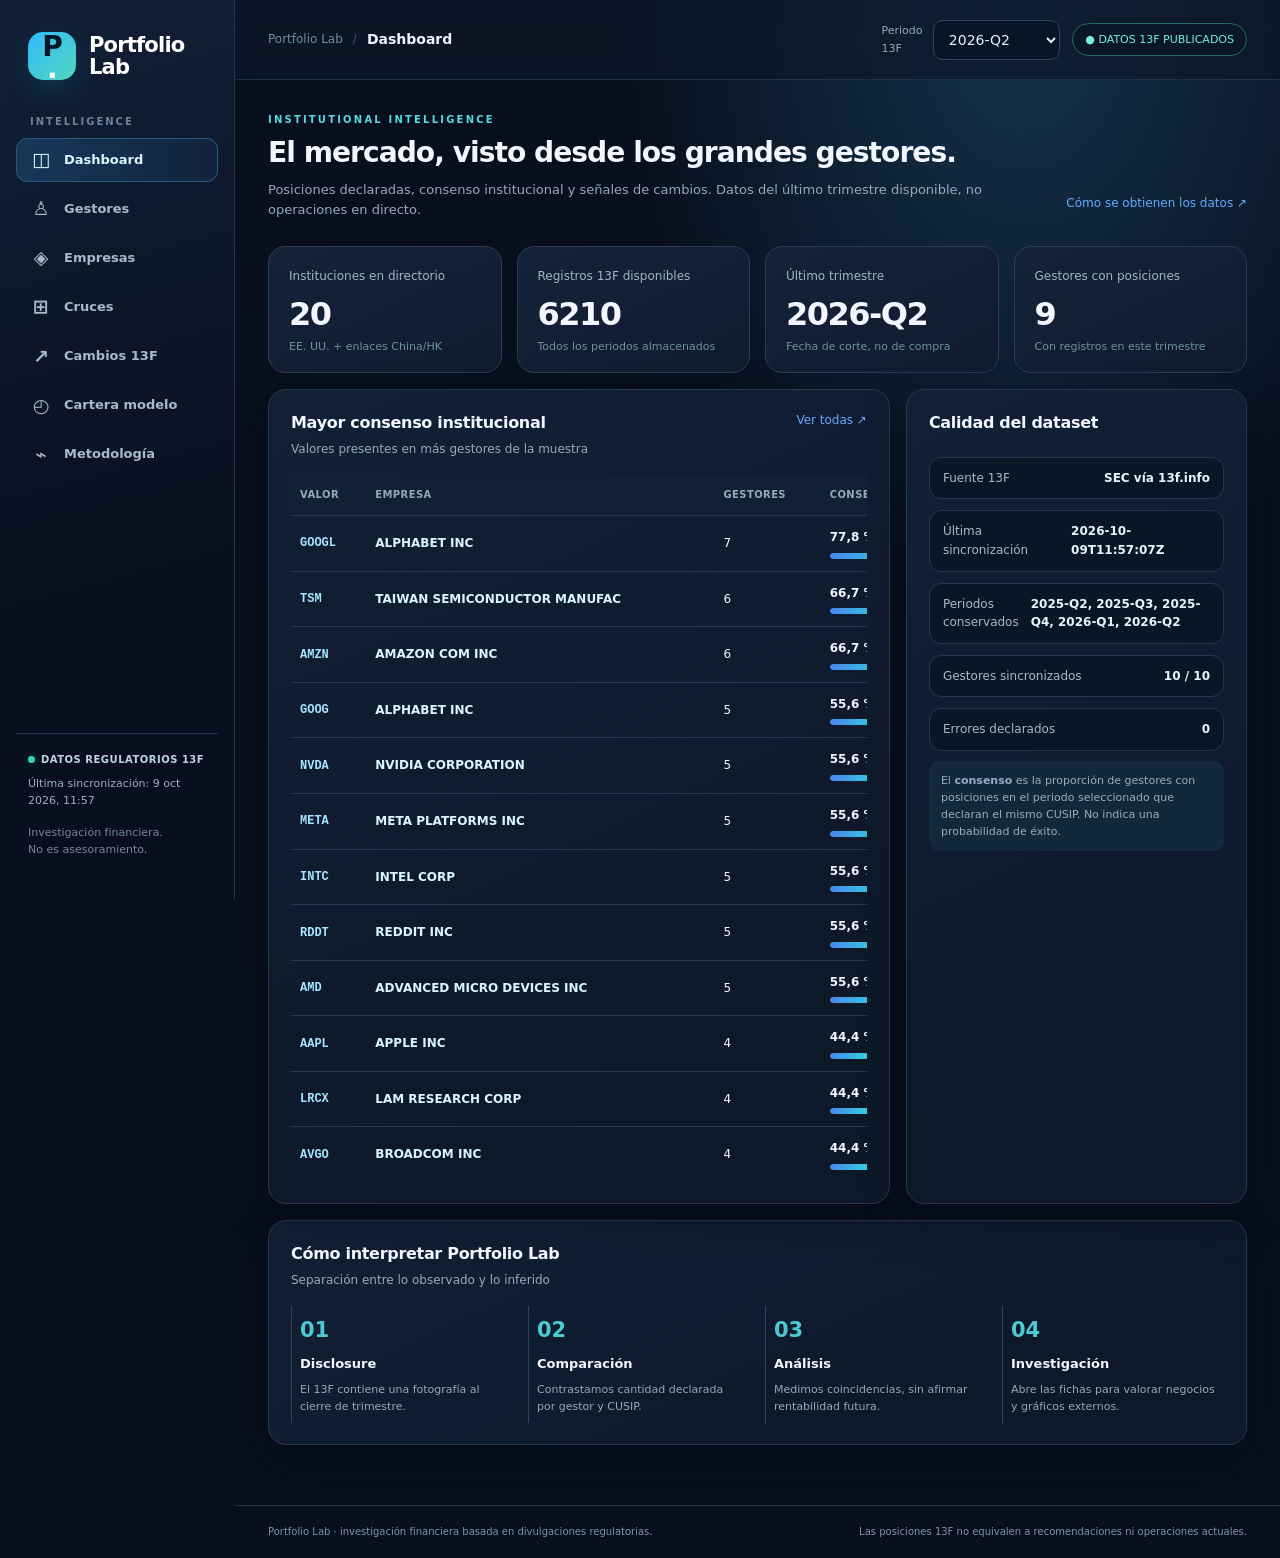
==== commit 221256d2: "docs(ui): distinguish share change vs debt principal and company stock context" ====
--- a/index.html
+++ b/index.html
@@ -58,9 +58,9 @@
         <div class="panel"><div class="toolbar"><div class="field grow"><label for="overlapA">Primer gestor</label><select id="overlapA"></select></div><div class="field grow"><label for="overlapB">Segundo gestor</label><select id="overlapB"></select></div></div><div id="overlapBody"></div></div>
       </section>
       <section class="view" id="view-changes">
-        <div class="page-title"><div><div class="eyebrow">QUARTER-OVER-QUARTER</div><h1>Cambios en posiciones declaradas</h1><p>No son subidas o bajadas en bolsa. Son variaciones en la <strong>cantidad de acciones reportadas</strong> entre dos periodos 13F.</p></div></div>
-        <div class="formula-line"><b>Variación de acciones (%)</b> = (acciones declaradas actuales − anteriores) / acciones anteriores × 100 <span>Una variación de +50 % indica 50 % más acciones reportadas, no rentabilidad del 50 %.</span></div>
-        <div class="panel"><div class="toolbar"><div class="field"><label for="changeManager">Gestor</label><select id="changeManager"><option value="ALL">Todos los gestores</option></select></div><div class="field"><label for="changeType">Movimiento</label><select id="changeType"><option value="ALL">Todos</option><option value="NEW">Nueva</option><option value="SOLD">Ya no reportada</option><option value="INCREASE">Aumento</option><option value="REDUCE">Reducción</option></select></div><div class="field"><label for="changeThreshold">Cambio mínimo</label><select id="changeThreshold"><option value="0">Sin mínimo</option><option value="3" selected>3 %</option><option value="10">10 %</option><option value="25">25 %</option><option value="50">50 %</option></select></div><div class="field grow"><label for="changeSearch">Empresa</label><input id="changeSearch" placeholder="Buscar ticker o empresa"></div></div><div class="list-stat" id="changeCount"></div><div class="table-wrap" id="changesTable"></div><div class="footnote">NEW / SOLD significan que el CUSIP aparece o deja de aparecer en la declaración pública, no que conozcamos la fecha exacta de compra o venta. Ajustes de splits, enmiendas y cobertura pueden alterar la interpretación.</div></div>
+        <div class="page-title"><div><div class="eyebrow">QUARTER-OVER-QUARTER</div><h1>Cambios en posiciones declaradas</h1><p>No son rentabilidades bursátiles. Comparamos las <strong>acciones declaradas</strong> o, si se trata de deuda, el <strong>principal nominal reportado (PRN)</strong> de dos periodos 13F.</p></div></div>
+        <div class="formula-line"><b>Variación de cantidad (%)</b> = (cantidad declarada actual − anterior) / cantidad anterior × 100 <span>Para acciones: número de títulos; para notas/bonos: principal PRN. Un aumento del 50 % no significa una rentabilidad del 50 %.</span></div>
+        <div class="panel"><div class="toolbar"><div class="field"><label for="changeManager">Gestor</label><select id="changeManager"><option value="ALL">Todos los gestores</option></select></div><div class="field"><label for="changeType">Movimiento</label><select id="changeType"><option value="ALL">Todos</option><option value="NEW">Nueva</option><option value="SOLD">Ya no reportada</option><option value="INCREASE">Aumento</option><option value="REDUCE">Reducción</option></select></div><div class="field"><label for="changeThreshold">Cambio mínimo</label><select id="changeThreshold"><option value="0">Sin mínimo</option><option value="3" selected>3 %</option><option value="10">10 %</option><option value="25">25 %</option><option value="50">50 %</option></select></div><div class="field grow"><label for="changeSearch">Empresa</label><input id="changeSearch" placeholder="Buscar ticker o empresa"></div></div><div class="list-stat" id="changeCount"></div><div class="table-wrap" id="changesTable"></div><div class="footnote">NEW / SOLD significan que el instrumento (CUSIP + tipo) aparece o deja de aparecer en las declaraciones, no la fecha exacta de operación. Un bono de Lumentum y su acción LITE son activos distintos. Splits, enmiendas y cobertura pueden alterar la interpretación.</div></div>
       </section>
       <section class="view" id="view-portfolio">
         <div class="page-title"><div><div class="eyebrow">RESEARCH PORTFOLIO BUILDER</div><h1>Construye una cartera explicable</h1><p>Selección heurística por coincidencia institucional y valor declarado. No es una predicción de rentabilidad ni una recomendación de inversión.</p></div></div>
@@ -73,7 +73,7 @@
       <section class="view" id="view-sources">
         <div class="page-title"><div><div class="eyebrow">AUDIT TRAIL</div><h1>Metodología y fuentes</h1><p>Qué sabemos, qué calculamos y qué sigue siendo una limitación.</p></div></div>
         <div class="layout-50"><div class="panel"><h2>Procedencia 13F</h2><div class="source-step"><b>01</b><div><strong>Selección</strong><p>Lista de gestores y Central Index Key (CIK) desde <code>managers.json</code>.</p></div></div><div class="source-step"><b>02</b><div><strong>Transporte</strong><p>Fuente regulatoria original SEC EDGAR. El sincronizador actual obtiene tablas estructuradas mediante el espejo <a target="_blank" rel="noopener" href="https://13f.info/">13f.info</a>, conservando enlace y accession de SEC.</p></div></div><div class="source-step"><b>03</b><div><strong>Normalización</strong><p>Gestor, fecha de cierre, fecha de publicación, CUSIP, ticker auxiliar, acciones y valor USD. La unidad presentada como miles de USD por el intermediario se convierte a USD.</p></div></div><div class="source-step"><b>04</b><div><strong>Publicación</strong><p>GitHub Actions guarda archivos JSON por trimestre; GitHub Pages muestra el dataset, sin inventar posiciones ausentes.</p></div></div></div>
-        <div class="panel"><h2>Limitaciones que debes conocer</h2><div class="warning-list"><p><b>Retraso:</b> el 13F se publica después de fin de trimestre; no es una señal de trading en tiempo real.</p><p><b>Cobertura:</b> no describe la cartera económica completa ni todas las posiciones cortas o derivados.</p><p><b>Identidad:</b> se usa CUSIP para distinguir clases de acciones; un ticker puede no corresponder a la misma clase.</p><p><b>Datos financieros:</b> los módulos de empresa, gráficos y fundamentales son widgets de TradingView independientes del dataset SEC y pueden diferir en fecha o cobertura.</p><p><b>Modelización:</b> el score de cartera es una heurística; no es una probabilidad ni una rentabilidad esperada.</p><p><b>China y Hong Kong:</b> solo enlaces oficiales en el directorio. No hay holdings automatizados para esos mercados.</p></div></div></div>
+        <div class="panel"><h2>Limitaciones que debes conocer</h2><div class="warning-list"><p><b>Retraso:</b> el 13F se publica después de fin de trimestre; no es una señal de trading en tiempo real.</p><p><b>Cobertura:</b> no describe la cartera económica completa ni todas las posiciones cortas o derivados.</p><p><b>Identidad del activo:</b> el CUSIP identifica una emisión o clase concreta. Un gestor puede declarar bonos convertibles (PRN), opciones o acciones. El gráfico de la acción emisora nunca demuestra que el gestor tenga esa acción.</p><p><b>Datos financieros:</b> los módulos de gráficos y fundamentales son widgets externos de TradingView. Las correspondencias acción-emisor verificadas se guardan en company_symbols.json; no son automáticamente equivalentes al activo reportado.</p><p><b>Modelización:</b> el score de cartera es una heurística; no es una probabilidad ni una rentabilidad esperada.</p><p><b>China y Hong Kong:</b> solo enlaces oficiales en el directorio. No hay holdings automatizados para esos mercados.</p></div></div></div>
         <div class="panel" style="margin-top:16px"><h2>Estado verificable</h2><div id="sourcesMeta"></div><div class="source-links"><a target="_blank" rel="noopener" href="https://www.sec.gov/edgar/search/">SEC EDGAR ↗</a><a target="_blank" rel="noopener" href="https://13f.info/">13f.info ↗</a><a target="_blank" rel="noopener" href="https://www.tradingview.com/widget-docs/">TradingView widgets ↗</a><a target="_blank" rel="noopener" href="https://github.com/markosdg2000-design/portfolio-lab">Código en GitHub ↗</a><a target="_blank" rel="noopener" href="data/latest.json">Dataset publicado ↗</a></div></div>
       </section>
     </main>
--- a/styles.css
+++ b/styles.css
@@ -0,0 +1,15 @@
+:root{--bg:#080f1d;--nav:#0a1424;--card:#101d30;--card2:#0c1728;--line:#263950;--text:#f2f6ff;--mut:#95a8c0;--blue:#67a9ff;--cyan:#29d6c5;--green:#36d5ac;--amber:#ffcb72;--red:#f98298;--shadow:0 18px 45px #03070e45}
+*{box-sizing:border-box}html{scroll-behavior:smooth}body{margin:0;background:radial-gradient(ellipse at 80% 0,#15344d 0,transparent 28%),var(--bg);color:var(--text);font:14px/1.55 Inter,ui-sans-serif,system-ui,-apple-system,Segoe UI,Arial,sans-serif}
+a{color:var(--blue);text-decoration:none}a:hover{text-decoration:underline}button,input,select{font:inherit}button,select{cursor:pointer}button:focus-visible,a:focus-visible,input:focus-visible,select:focus-visible{outline:2px solid var(--cyan);outline-offset:3px}
+.app-shell{display:grid;grid-template-columns:235px minmax(0,1fr);min-height:100vh}.sidebar{position:sticky;top:0;height:100vh;background:linear-gradient(165deg,#111f36,#090f1e 65%);border-right:1px solid #25344a;padding:30px 16px;display:flex;flex-direction:column;z-index:4}
+.logo{display:flex;align-items:center;gap:13px;color:#fff;padding:2px 12px 34px;font-size:21px;line-height:1.05;font-weight:650;letter-spacing:-.8px}.logo:hover{text-decoration:none}.logo b{font-weight:850}.logo-mark{display:grid;place-items:center;border-radius:15px;background:linear-gradient(135deg,#30b9fa,#53d8be);color:#071626;width:48px;height:48px;font-size:28px;font-weight:900;box-shadow:0 10px 28px #0abac529}.logo-mark span{color:#fff}.sidebar-label{padding:0 14px 8px;color:#6c819e;font-size:10px;font-weight:800;letter-spacing:2px}
+.sidebar nav{display:grid;gap:5px}.sidebar nav a{padding:11px 13px;border-radius:11px;display:flex;align-items:center;gap:12px;color:#a6b9d0;font-size:13px;font-weight:600;border:1px solid transparent}.sidebar nav a:hover{background:#192b43;color:#fff;text-decoration:none}.sidebar nav a.active{background:linear-gradient(90deg,#173859,#12233e);color:#d9f6ff;border-color:#285a80}.nav-ico{width:22px;text-align:center;font-size:19px;line-height:1}.side-footer{margin-top:auto;border-top:1px solid #25344a;padding:18px 12px 0;color:#bed3e4;font-weight:700;font-size:10px;letter-spacing:.5px}.side-footer .subtle{font-size:11px;font-weight:400;letter-spacing:0;margin-top:7px;color:#9aaeca}.side-footer p{line-height:1.6;color:#7387a2;font-size:11px;font-weight:400;letter-spacing:0;margin-top:15px}.status-dot{display:inline-block;width:7px;height:7px;background:var(--green);border-radius:50%;margin-right:6px;box-shadow:0 0 10px #36d5ac55}
+.main-area{min-width:0}.topbar{min-height:80px;display:flex;justify-content:space-between;align-items:center;gap:12px;border-bottom:1px solid #1d3045;padding:12px 33px;background:#0d1829ba;position:sticky;top:0;z-index:3;backdrop-filter:blur(12px)}.crumb{display:flex;gap:10px;align-items:center;color:#728ca6;font-size:12px}.crumb strong{color:#eaf7ff;font-size:14px}.slash{color:#405875}.top-controls{display:flex;align-items:center;gap:12px;flex-wrap:wrap}.top-period{display:flex;align-items:center;gap:8px}.top-period label{font-size:11px;color:#95a8c0}.top-period select{padding:7px 27px 7px 11px}.tag{display:inline-flex;align-items:center;gap:5px;border:1px solid #2b425b;background:#0a1727;border-radius:100px;padding:7px 12px;color:#d8e9f4;font-size:11px}.tag.live{border-color:#226c67;color:#78eed5}.tag.warn{color:var(--amber);border-color:#6a532f}.content{max-width:1680px;margin:auto;padding:32px 33px 60px;min-height:calc(100vh - 130px)}.view{display:none}.view.active{display:block;animation:fadein .18s ease}@keyframes fadein{from{opacity:.7;transform:translateY(4px)}to{opacity:1;transform:translateY(0)}}.page-title{display:flex;justify-content:space-between;align-items:flex-end;gap:18px;margin-bottom:26px}.eyebrow{font-size:10px;font-weight:800;letter-spacing:2.2px;color:#56d9df;margin-bottom:8px}.page-title h1{font-weight:760;font-size:clamp(23px,2.2vw,34px);letter-spacing:-1px;line-height:1.23;margin:0 0 10px}.page-title p{margin:0;max-width:760px;color:var(--mut);font-size:13px}.text-link,.quiet-link{font-size:12px;white-space:nowrap}.text-link{margin-bottom:8px}
+.kpi-grid{display:grid;grid-template-columns:repeat(4,minmax(0,1fr));gap:15px;margin-bottom:16px}.kpi{background:linear-gradient(155deg,#14233b,#101b2c);border:1px solid #2b3b56;padding:20px 20px 17px;border-radius:17px}.kpi .lbl{color:#a1b3c9;font-size:12px}.kpi .val{font-size:clamp(26px,2.5vw,38px);font-weight:770;line-height:1.25;letter-spacing:-1.5px;margin-top:8px}.kpi .help{color:#6e8faa;font-size:11px;margin-top:4px}.layout-70{display:grid;grid-template-columns:minmax(0,1.55fr) minmax(275px,.85fr);gap:16px}.layout-50{display:grid;grid-template-columns:minmax(0,1fr) minmax(0,1.08fr);gap:16px}.panel{background:linear-gradient(155deg,#122035 0%,#0d1829 80%);border:1px solid var(--line);border-radius:18px;padding:21px 22px;box-shadow:var(--shadow);min-width:0}.panel-head{display:flex;align-items:start;justify-content:space-between;gap:16px;margin-bottom:17px}.panel h2,.panel-head h2{font-size:16px;letter-spacing:-.3px;margin:0 0 4px}.panel-head p{margin:0;color:var(--mut);font-size:12px}.panel h3{margin:0 0 9px;font-size:14px}.subtle,.muted{color:var(--mut)}.small{font-size:11px}.tiny{font-size:10px}
+.table-wrap{max-width:100%;overflow:auto}.table-wrap table{border-collapse:collapse;width:100%;min-width:640px;font-size:12px}.table-wrap th{font-size:10px;white-space:nowrap;letter-spacing:.4px;text-transform:uppercase;font-weight:700;color:#90a9bf;text-align:left;background:#122036;position:sticky;top:0;z-index:1}.table-wrap td,.table-wrap th{border-bottom:1px solid #283a51;padding:12px 9px;vertical-align:middle}.table-wrap tr:last-child td{border:0}.table-wrap tbody tr:hover{background:#172b42}.right{text-align:right!important}.id-cell{font-family:ui-monospace,Consolas,monospace;font-weight:800;color:#a6e5ff}.company-link{font-weight:750;color:#dbf5ff;text-decoration:none}.company-link:hover{color:#58d8ed;text-decoration:underline}.company-cell .small{display:block;font-size:11px;color:#8fa6bd}.bar{height:6px;background:#21334d;border-radius:10px;overflow:hidden;margin-top:6px}.bar i{display:block;height:100%;background:linear-gradient(90deg,#4a85ef,#2cd9da);border-radius:10px}
+.pill{display:inline-flex;border:1px solid #37536a;border-radius:80px;padding:3px 8px;font-size:10px;white-space:nowrap;color:#dbe9f6;font-weight:750}.pill.green{color:#6feac5;border-color:#28655e;background:#11322f}.pill.red{color:#ff9aad;border-color:#704656;background:#38232f}.pill.blue{color:#8bcafa;border-color:#395b80;background:#122841}.pill.gold{color:#ffd787;border-color:#6b553c;background:#392d22}.pill.neutral{color:#bbc9d7}.panel-meta{display:grid;gap:11px}.meta-row{display:flex;justify-content:space-between;align-items:center;gap:12px;background:#0a1626;border:1px solid #223850;padding:11px 13px;border-radius:12px;font-size:12px}.meta-row span{color:#a8b9d0}.meta-row strong{font-weight:750;color:#e4f6fc}.data-badge{font-size:10px;color:#95a8c0;padding:5px 0}.tagline{color:#96b0c9;font-size:12px}.explain-steps{display:grid;grid-template-columns:repeat(4,minmax(0,1fr));gap:15px}.explain-steps div{display:flex;flex-direction:column;gap:7px;padding:8px;border-left:1px solid #2d465f}.explain-steps b{font-size:21px;color:#4bcad2}.explain-steps strong{font-size:13px}.explain-steps span{font-size:11px;color:#93a9bf}
+.field{display:flex;flex-direction:column;gap:6px;min-width:145px}.field.grow{flex:1}.field label{font-size:11px;color:#adc0d2;font-weight:700}.field input,.field select,.top-period select{border:1px solid #2b4360;border-radius:10px;background:#091526;color:#e3f0fd;padding:10px 11px;width:100%;outline:none}.field input:focus,.field select:focus{border-color:#49a2db}.field input::placeholder{color:#637b95}.toolbar{display:flex;gap:12px;flex-wrap:wrap;align-items:end;margin-bottom:20px}.form-grid{display:grid;grid-template-columns:repeat(2,minmax(0,1fr));gap:16px}.form-grid .field{min-width:0}.checkline{display:flex;gap:10px;align-items:center;font-size:12px;color:#adbfd1;margin:18px 0}.checkline input{accent-color:#29bfc2}.primary-btn{display:inline-flex;align-items:center;justify-content:center;background:linear-gradient(110deg,#258bc6,#32c9b8);color:#051322;font-weight:800;border:0;border-radius:10px;padding:12px 18px;box-shadow:0 8px 22px #1095b52c}.primary-btn:hover{filter:brightness(1.13)}.ghost-btn{background:#182b41;color:#def0ff;border:1px solid #345270;border-radius:10px;padding:8px 12px;font-size:12px}.ghost-btn:hover{background:#243b54}.quiet-btn{background:transparent;color:#98d9f1;border:0;padding:4px 8px}.note{padding:14px 15px;background:#0b2233;border:1px solid #205c72;border-radius:12px;font-size:12px;color:#b9dceb}.formula-line{background:#162b3c;border:1px solid #28576a;border-radius:14px;margin-bottom:16px;padding:17px 19px;color:#dff7ff;font-size:13px}.formula-line span{display:block;color:#9cbbce;font-size:12px;margin-top:6px}.footnote{color:#829bb2;font-size:11px;margin:14px 0 2px}.list-stat{font-size:11px;color:#83aabf;padding-bottom:12px}.empty{color:#849bb3;border:1px dashed #31465e;border-radius:12px;text-align:center;padding:28px 16px;font-size:12px}.manager-grid{display:grid;grid-template-columns:repeat(2,minmax(0,1fr));gap:12px}.manager-card{background:#0c192b;border:1px solid #2a425d;border-radius:13px;padding:17px;display:flex;flex-direction:column;gap:10px}.manager-card:hover{border-color:#4186a1}.manager-card .name{font-size:13px;font-weight:750;color:#effaff}.manager-card .manager-stat{font-size:12px;color:#9db2c9}.manager-card .foot{margin-top:auto;display:flex;align-items:center;justify-content:space-between;gap:8px}.chip{font-size:10px;padding:4px 8px;border-radius:8px;background:#183149;color:#a6cbe6;border:1px solid #2b4a6b}.backline{margin:-10px 0 20px}.backline a{font-size:12px;color:#8dd8f6}.section-title{font-size:16px;font-weight:740;margin:0 0 12px}.stat-strip{display:flex;gap:12px;flex-wrap:wrap;margin:17px 0}.stat-card{padding:13px 15px;background:#0c1a2b;border:1px solid #264058;border-radius:12px;flex:1;min-width:130px}.stat-card strong{font-size:20px;display:block}.stat-card span{font-size:11px;color:#8ba4bb}.hero-symbol{display:flex;align-items:center;gap:12px;flex-wrap:wrap}.ticker-mark{min-width:67px;height:67px;padding:12px;display:flex;align-items:center;justify-content:center;border-radius:16px;background:linear-gradient(130deg,#234263,#133042);font-weight:900;color:#a5edff;font-size:16px}.company-name{font-size:clamp(22px,2vw,31px);margin:0}.hero-actions{margin-left:auto;display:flex;gap:7px;flex-wrap:wrap}.company-sub{color:#9bb2cb;font-size:12px}.profile-grid{display:grid;grid-template-columns:repeat(3,minmax(0,1fr));gap:10px}.business-card{background:#0b1a2b;border:1px solid #263b52;border-radius:11px;padding:13px}.business-card b{color:#d3f4f6;font-size:12px}.business-card p{margin:6px 0 0;color:#8faac1;font-size:11px}.widget-pane{overflow:hidden;border-radius:13px;background:#0a1524;border:1px solid #233d52}.tv-footer{padding:7px 12px;font-size:10px;color:#748eab;border-top:1px solid #20394a}.tv-footer a{color:#9ec7de}.widget-note{font-size:11px;color:#97aec3;margin-bottom:13px}.stat-inline{font-size:11px;color:#a2bace}.limit-text{max-width:760px;color:#a7c0d3;font-size:13px;line-height:1.75}.muted-box{padding:11px 12px;color:#90afc4;background:#13283c;border-radius:10px;font-size:11px;margin:10px 0}.quote-card{display:flex;gap:15px;align-items:center;background:#0d1b2c;border:1px solid #263b50;border-radius:12px;padding:15px}.quote-card .large{font-size:23px;font-weight:800}.portfolio-total{display:grid;grid-template-columns:repeat(3,1fr);gap:10px;margin-bottom:18px}.portfolio-total div{border:1px solid #294559;padding:11px;border-radius:11px;background:#0b1a2a}.portfolio-total strong{display:block;font-size:20px}.portfolio-total span{display:block;color:#94acc5;font-size:10px}.allocation-bar{height:18px;background:#243248;border-radius:9px;overflow:hidden;display:flex;margin-bottom:14px}.allocation-bar i{display:block;background:var(--cyan);border-right:1px solid #081421}
+.source-step{display:flex;gap:14px;border-bottom:1px solid #253d55;padding:18px 0}.source-step:last-child{border:0}.source-step>b{color:#40c7d2;font-size:18px}.source-step p{font-size:12px;color:#9eafc5;margin:5px 0 0}.source-step strong{font-size:13px}.warning-list p{font-size:12px;color:#a4bad0;border-bottom:1px solid #26384b;padding:8px 0}.warning-list b{color:#dce8f6}.source-links{display:flex;gap:10px;flex-wrap:wrap;margin-top:15px}.source-links a{font-size:11px;background:#16283e;border:1px solid #28455d;padding:8px 11px;border-radius:9px}.app-footer{border-top:1px solid #233348;color:#7d95ad;font-size:10px;padding:18px 33px;display:flex;justify-content:space-between;gap:12px}.app-footer span{color:#8094ab}.error-msg{border:1px solid #99545c;background:#3a1c27;color:#ffc1c4;padding:16px;border-radius:12px}
+@media(max-width:1200px){.app-shell{grid-template-columns:190px 1fr}.sidebar{padding:24px 10px}.content{padding:26px 20px}.topbar{padding:12px 20px}.layout-70{grid-template-columns:1fr}.explain-steps{grid-template-columns:repeat(2,1fr)}}
+@media(max-width:850px){.app-shell{grid-template-columns:1fr}.sidebar{position:relative;width:100%;height:auto;padding:12px 14px;display:block}.sidebar .logo{padding:0 5px 12px;font-size:17px}.logo-mark{width:38px;height:38px;font-size:21px}.sidebar-label,.side-footer{display:none}.sidebar nav{display:flex;overflow:auto;padding-bottom:3px;gap:3px}.sidebar nav a{white-space:nowrap;padding:8px 11px;font-size:11px}.nav-ico{display:none}.topbar{position:relative;min-height:65px}.layout-50{grid-template-columns:1fr}.kpi-grid{grid-template-columns:repeat(2,1fr)}.manager-grid{grid-template-columns:1fr}}
+@media(max-width:550px){.content{padding:23px 12px}.topbar{padding:10px 12px;align-items:flex-start;flex-direction:column}.page-title{display:block}.page-title h1{font-size:25px}.text-link{display:inline-block;margin-top:10px}.panel{padding:15px}.kpi-grid{gap:8px}.kpi{padding:15px}.kpi .val{font-size:25px}.toolbar .field{flex:1 1 150px;min-width:0}.explain-steps{grid-template-columns:1fr 1fr}.profile-grid{grid-template-columns:1fr}.form-grid{gap:10px}.hero-actions{margin-left:0;width:100%}.company-sub{font-size:11px}.portfolio-total{grid-template-columns:1fr 1fr}.app-footer{display:block;padding:12px}.app-footer span{display:block}}
